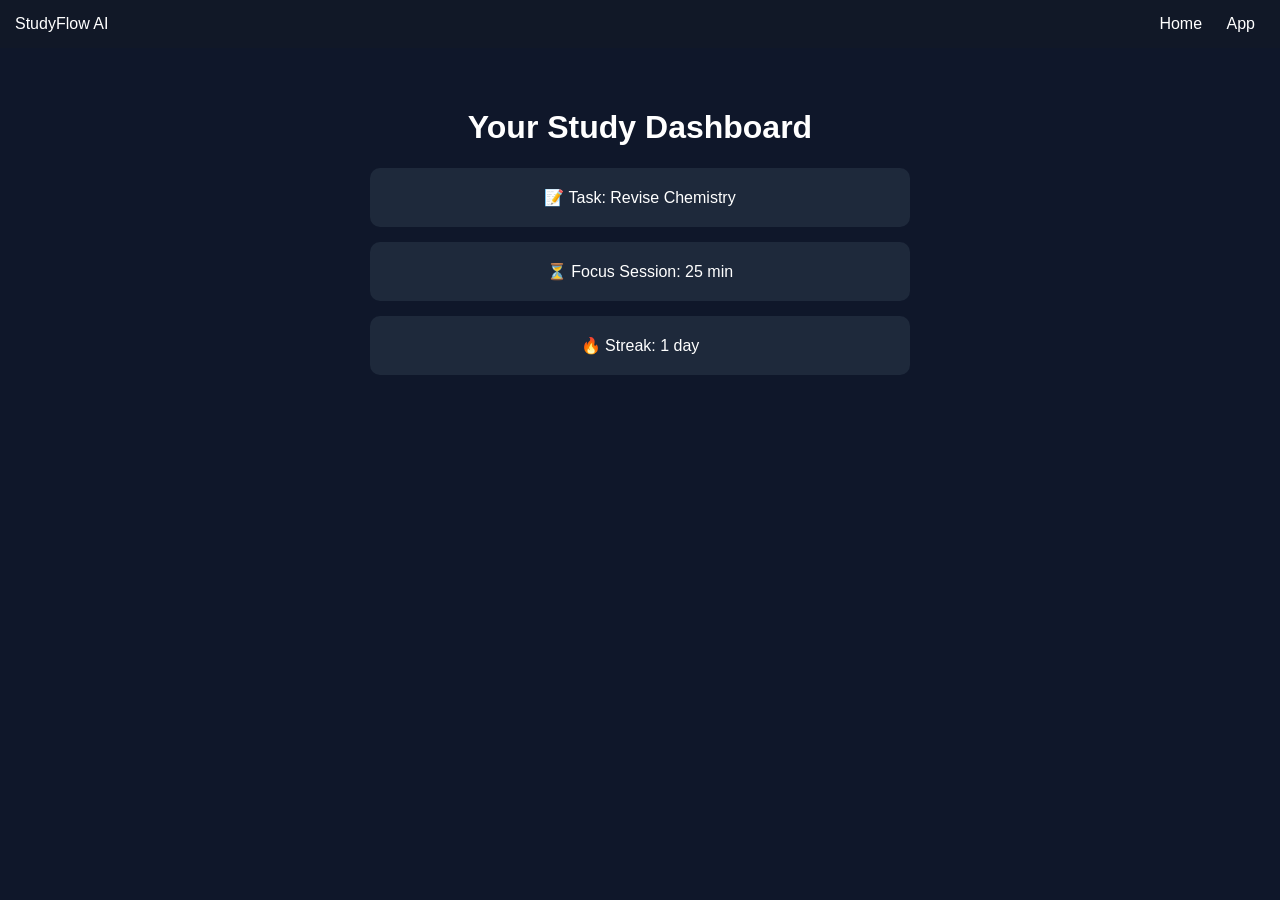
==== app.html @ 49d0034d "Create app.html" ====
<!DOCTYPE html>
<html>
<head>
  <title>StudyFlow App</title>
  <link rel="stylesheet" href="style.css">
</head>

<body>

<nav>
  <div>StudyFlow AI</div>
  <div>
    <a href="index.html">Home</a>
    <a href="app.html">App</a>
  </div>
</nav>

<div class="container">
  <h1>Your Study Dashboard</h1>

  <div class="card">📝 Task: Revise Chemistry</div>
  <div class="card">⏳ Focus Session: 25 min</div>
  <div class="card">🔥 Streak: 1 day</div>
</div>

</body>
</html>
---- style.css ----
body {
  margin: 0;
  font-family: Arial, sans-serif;
  background: #0f172a;
  color: white;
}

nav {
  padding: 15px;
  background: #111827;
  display: flex;
  justify-content: space-between;
  align-items: center;
}

nav a {
  color: white;
  text-decoration: none;
  margin: 0 10px;
}

.container {
  padding: 40px;
  text-align: center;
}

.card {
  background: #1e293b;
  padding: 20px;
  margin: 15px auto;
  max-width: 500px;
  border-radius: 10px;
}
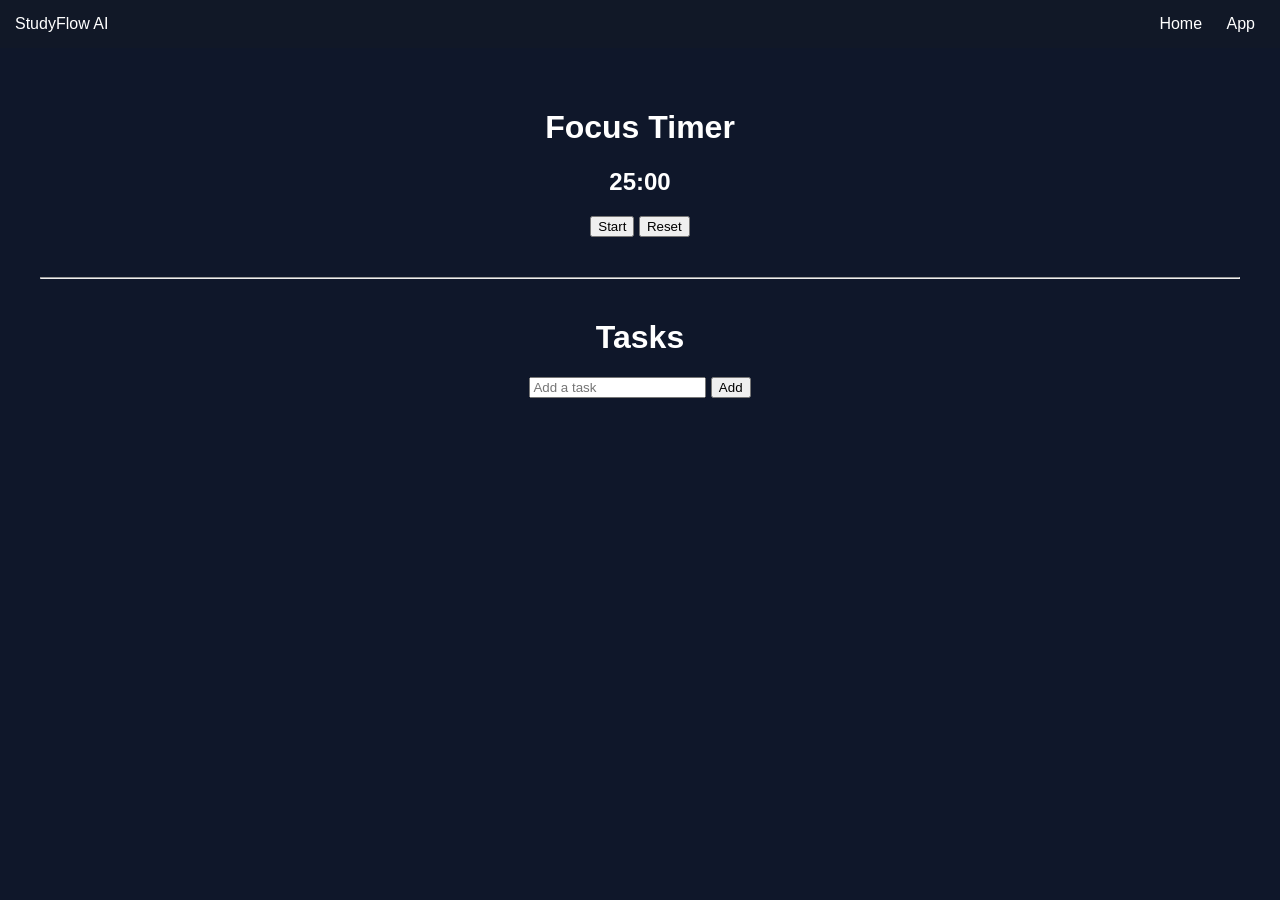
==== commit 03b26cc1: "Update app.html" ====
--- a/app.html
+++ b/app.html
@@ -16,12 +16,25 @@
 </nav>
 
 <div class="container">
-  <h1>Your Study Dashboard</h1>
 
-  <div class="card">📝 Task: Revise Chemistry</div>
-  <div class="card">⏳ Focus Session: 25 min</div>
-  <div class="card">🔥 Streak: 1 day</div>
+  <h1>Focus Timer</h1>
+  <h2 id="time">25:00</h2>
+
+  <button onclick="startTimer()">Start</button>
+  <button onclick="resetTimer()">Reset</button>
+
+  <hr style="margin:40px 0;">
+
+  <h1>Tasks</h1>
+
+  <input id="taskInput" placeholder="Add a task">
+  <button onclick="addTask()">Add</button>
+
+  <ul id="taskList"></ul>
+
 </div>
+
+<script src="script.js"></script>
 
 </body>
 </html>
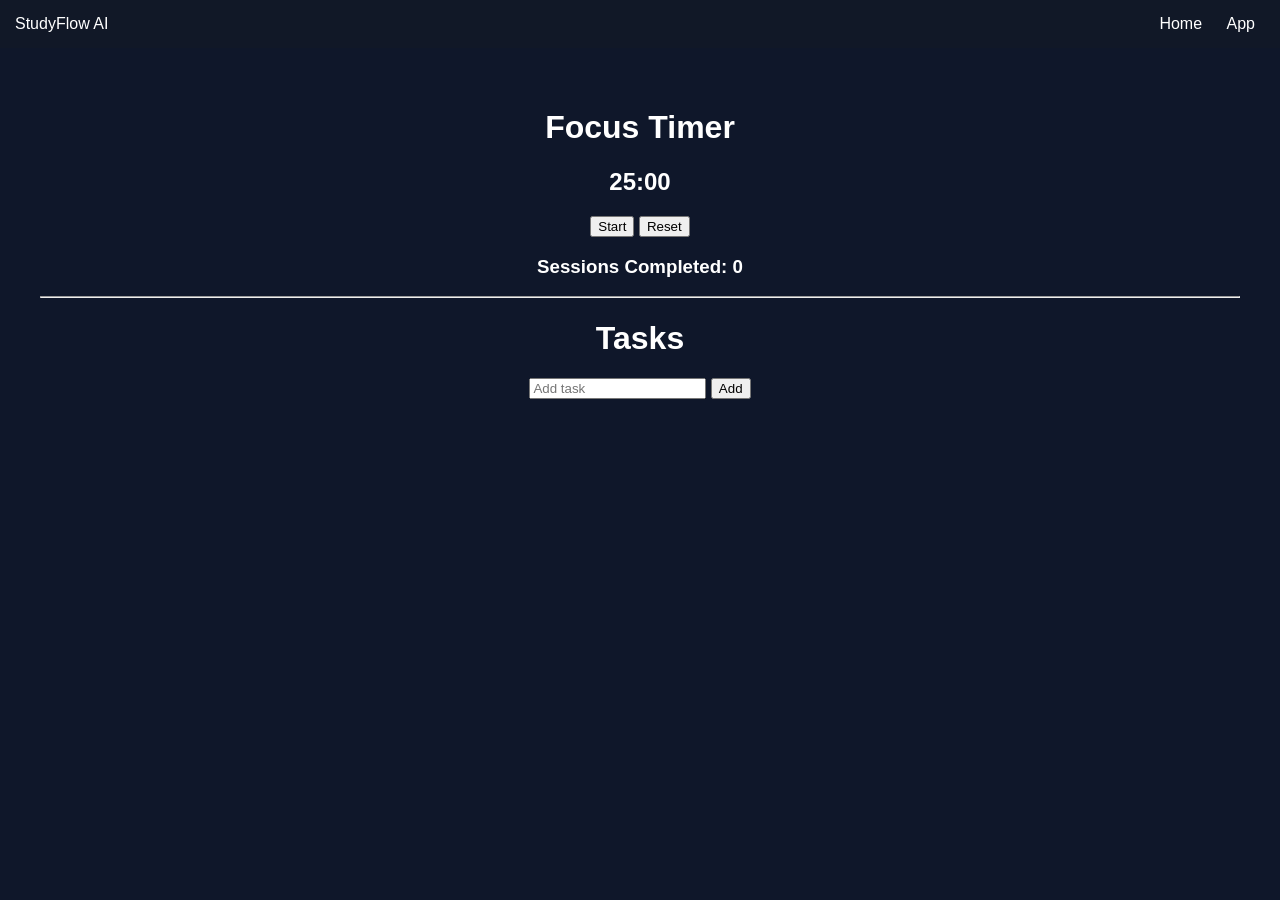
==== commit 35314d4e: "Update app.html" ====
--- a/app.html
+++ b/app.html
@@ -1,7 +1,7 @@
 <!DOCTYPE html>
 <html>
 <head>
-  <title>StudyFlow App</title>
+  <title>StudyFlow AI</title>
   <link rel="stylesheet" href="style.css">
 </head>
 
@@ -23,11 +23,13 @@
   <button onclick="startTimer()">Start</button>
   <button onclick="resetTimer()">Reset</button>
 
-  <hr style="margin:40px 0;">
+  <h3 id="stats">Sessions Completed: 0</h3>
+
+  <hr>
 
   <h1>Tasks</h1>
 
-  <input id="taskInput" placeholder="Add a task">
+  <input id="taskInput" placeholder="Add task">
   <button onclick="addTask()">Add</button>
 
   <ul id="taskList"></ul>
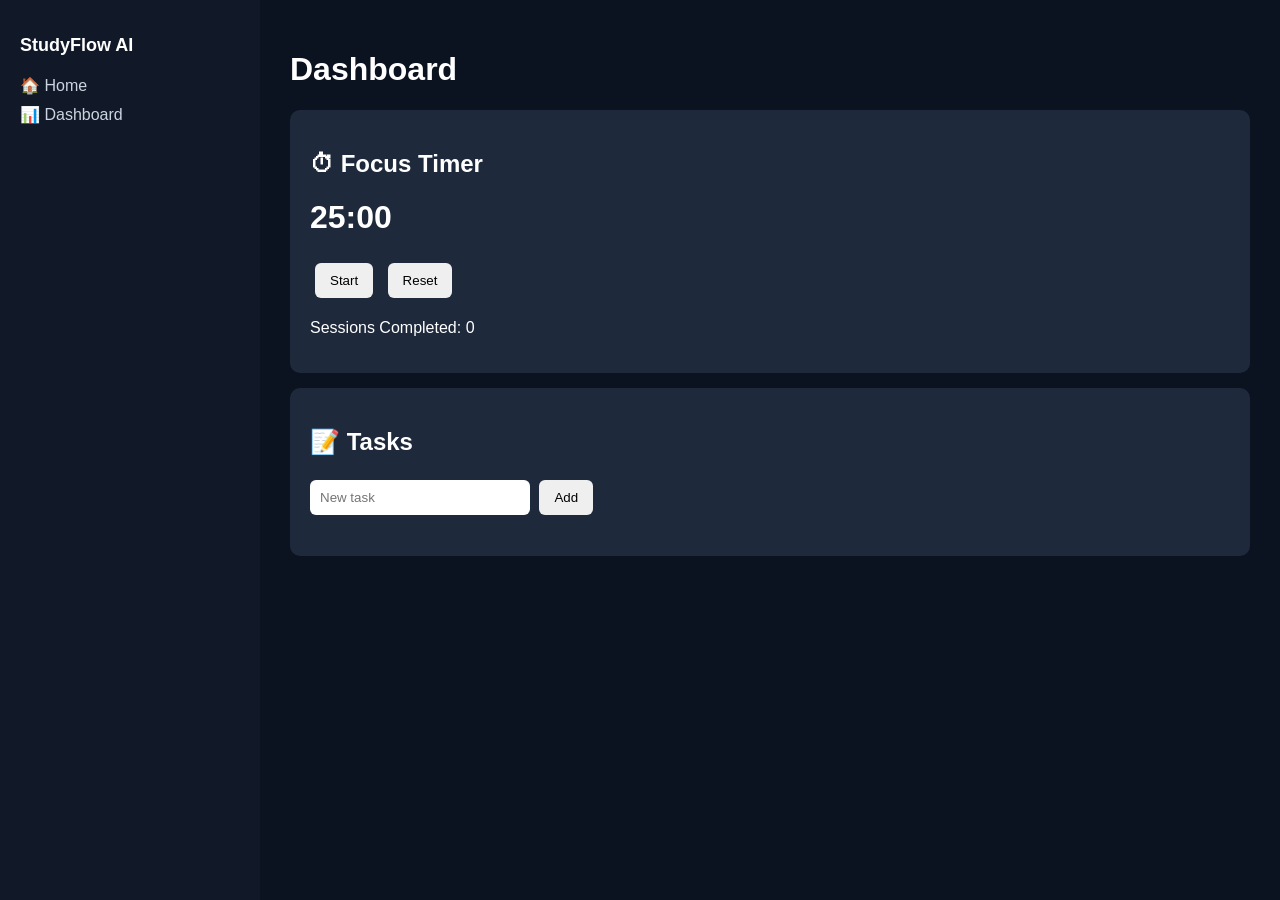
==== commit 88b3e2a1: "Update app.html M" ====
--- a/app.html
+++ b/app.html
@@ -7,32 +7,36 @@
 
 <body>
 
-<nav>
-  <div>StudyFlow AI</div>
-  <div>
-    <a href="index.html">Home</a>
-    <a href="app.html">App</a>
+<div class="layout">
+
+  <!-- Sidebar -->
+  <div class="sidebar">
+    <h2>StudyFlow AI</h2>
+    <a href="index.html">🏠 Home</a>
+    <a href="app.html">📊 Dashboard</a>
   </div>
-</nav>
 
-<div class="container">
+  <!-- Main -->
+  <div class="main">
 
-  <h1>Focus Timer</h1>
-  <h2 id="time">25:00</h2>
+    <h1>Dashboard</h1>
 
-  <button onclick="startTimer()">Start</button>
-  <button onclick="resetTimer()">Reset</button>
+    <div class="card">
+      <h2>⏱ Focus Timer</h2>
+      <h1 id="time">25:00</h1>
+      <button onclick="startTimer()">Start</button>
+      <button onclick="resetTimer()">Reset</button>
+      <p id="stats">Sessions Completed: 0</p>
+    </div>
 
-  <h3 id="stats">Sessions Completed: 0</h3>
+    <div class="card">
+      <h2>📝 Tasks</h2>
+      <input id="taskInput" placeholder="New task">
+      <button onclick="addTask()">Add</button>
+      <ul id="taskList"></ul>
+    </div>
 
-  <hr>
-
-  <h1>Tasks</h1>
-
-  <input id="taskInput" placeholder="Add task">
-  <button onclick="addTask()">Add</button>
-
-  <ul id="taskList"></ul>
+  </div>
 
 </div>
 
--- a/style.css
+++ b/style.css
@@ -1,33 +1,67 @@
 body {
   margin: 0;
   font-family: Arial, sans-serif;
-  background: #0f172a;
+  background: #0b1220;
   color: white;
 }
 
-nav {
-  padding: 15px;
-  background: #111827;
+.layout {
   display: flex;
-  justify-content: space-between;
-  align-items: center;
+  height: 100vh;
 }
 
-nav a {
-  color: white;
-  text-decoration: none;
-  margin: 0 10px;
+/* Sidebar */
+.sidebar {
+  width: 220px;
+  background: #111827;
+  padding: 20px;
 }
 
-.container {
-  padding: 40px;
-  text-align: center;
+.sidebar h2 {
+  font-size: 18px;
+  margin-bottom: 20px;
+}
+
+.sidebar a {
+  display: block;
+  color: #cbd5e1;
+  text-decoration: none;
+  margin: 10px 0;
+}
+
+.sidebar a:hover {
+  color: white;
+}
+
+/* Main area */
+.main {
+  flex: 1;
+  padding: 30px;
 }
 
 .card {
   background: #1e293b;
   padding: 20px;
-  margin: 15px auto;
-  max-width: 500px;
+  margin: 15px 0;
   border-radius: 10px;
 }
+
+button {
+  padding: 10px 15px;
+  margin: 5px;
+  border: none;
+  border-radius: 6px;
+  cursor: pointer;
+}
+
+input {
+  padding: 10px;
+  border-radius: 6px;
+  border: none;
+  width: 200px;
+}
+
+ul li {
+  margin: 8px 0;
+  cursor: pointer;
+}
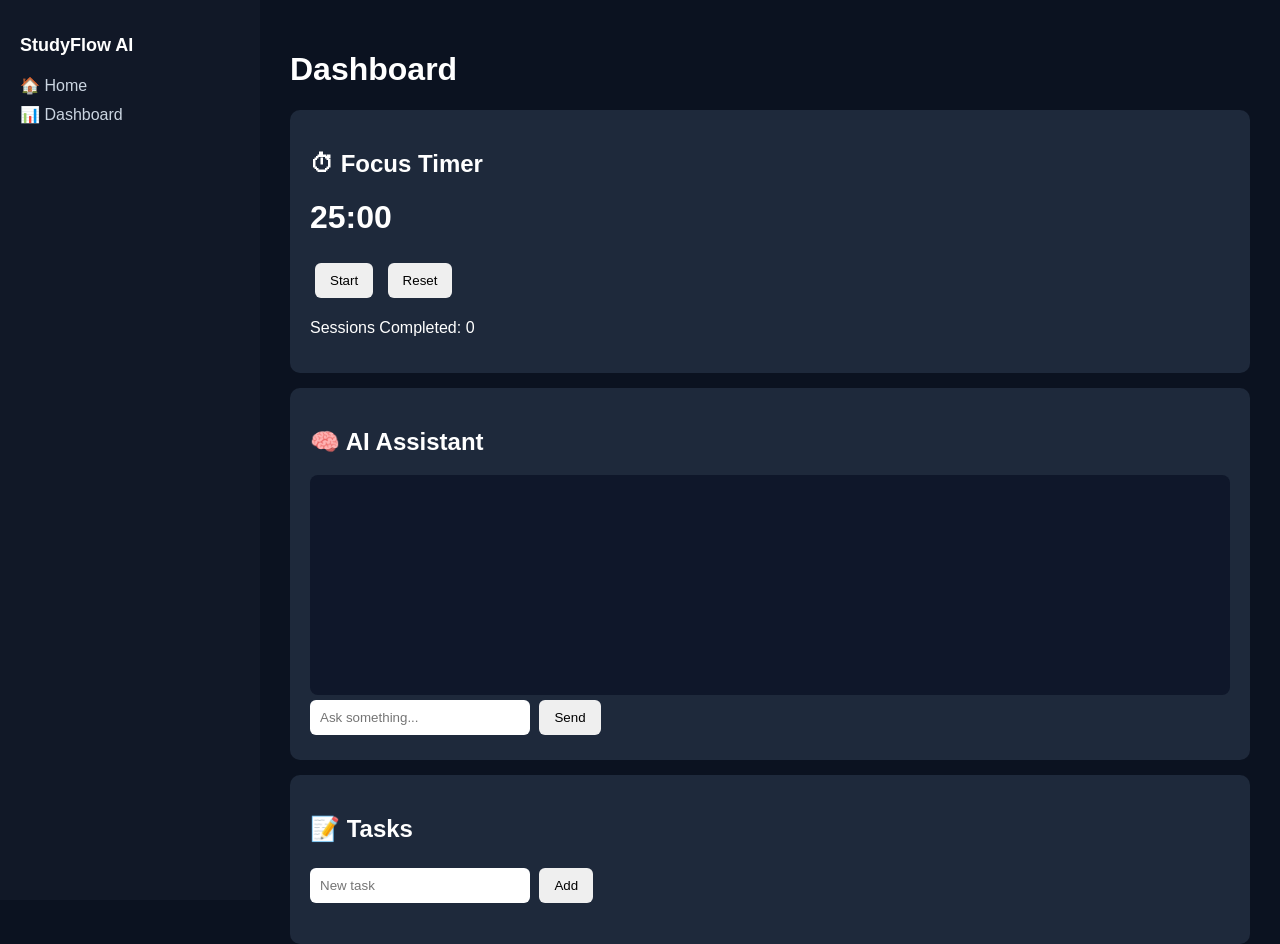
==== commit d68f0ef0: "Update app.html" ====
--- a/app.html
+++ b/app.html
@@ -28,6 +28,14 @@
       <button onclick="resetTimer()">Reset</button>
       <p id="stats">Sessions Completed: 0</p>
     </div>
+    <div class="card">
+  <h2>🧠 AI Assistant</h2>
+
+  <div id="chatBox" style="height:200px; overflow:auto; background:#0f172a; padding:10px; border-radius:8px;"></div>
+
+  <input id="chatInput" placeholder="Ask something..." />
+  <button onclick="sendMessage()">Send</button>
+</div>
 
     <div class="card">
       <h2>📝 Tasks</h2>
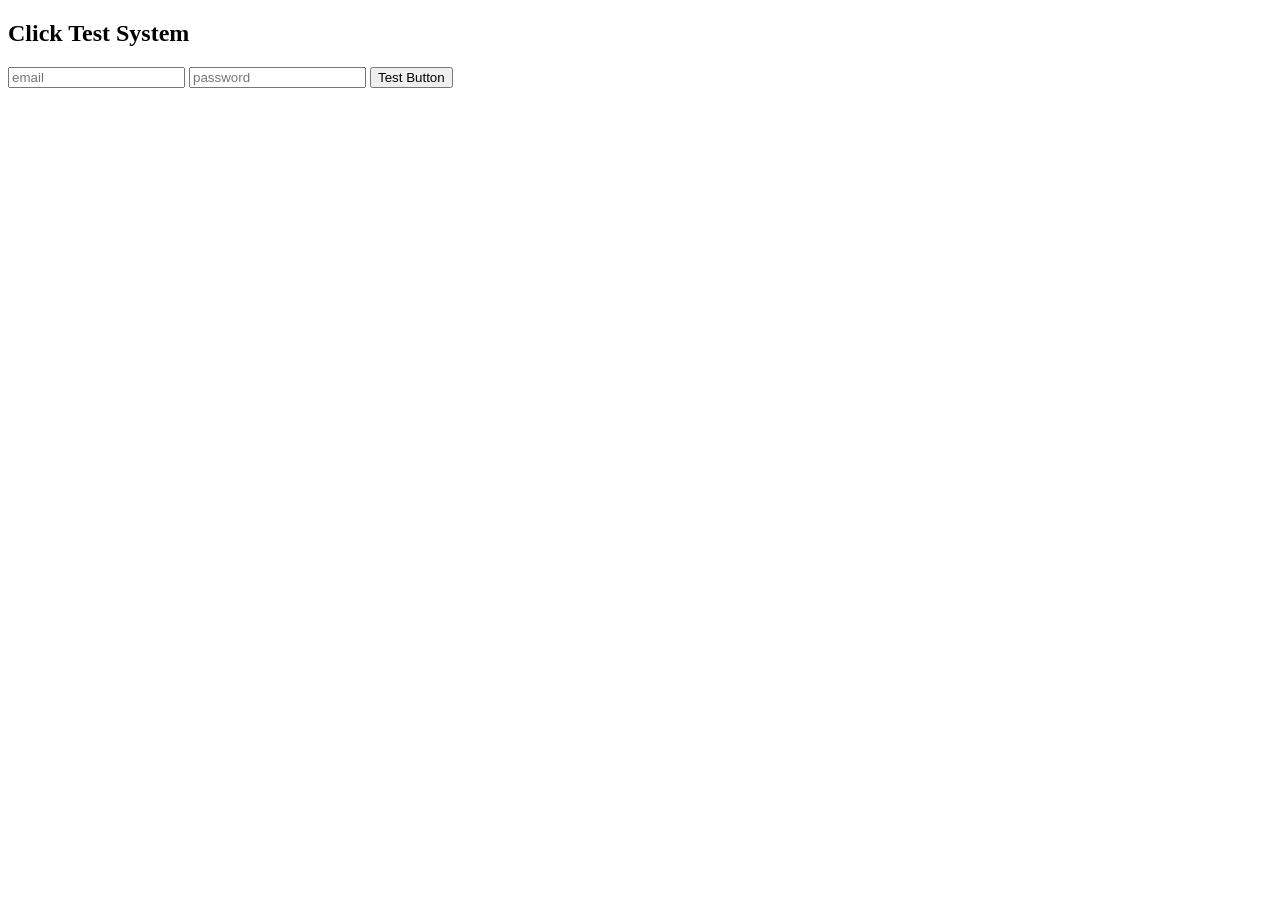
==== commit 23273c25: "Update app.html" ====
--- a/app.html
+++ b/app.html
@@ -1,54 +1,26 @@
 <!DOCTYPE html>
 <html>
 <head>
-  <title>StudyFlow AI</title>
-  <link rel="stylesheet" href="style.css">
+  <title>Test App</title>
 </head>
 
 <body>
 
-<div class="layout">
+<h2>Click Test System</h2>
 
-  <!-- Sidebar -->
-  <div class="sidebar">
-    <h2>StudyFlow AI</h2>
-    <a href="index.html">🏠 Home</a>
-    <a href="app.html">📊 Dashboard</a>
-  </div>
+<input id="email" placeholder="email">
+<input id="password" placeholder="password">
 
-  <!-- Main -->
-  <div class="main">
+<button onclick="testClick()">Test Button</button>
 
-    <h1>Dashboard</h1>
+<p id="status"></p>
 
-    <div class="card">
-      <h2>⏱ Focus Timer</h2>
-      <h1 id="time">25:00</h1>
-      <button onclick="startTimer()">Start</button>
-      <button onclick="resetTimer()">Reset</button>
-      <p id="stats">Sessions Completed: 0</p>
-    </div>
-    <div class="card">
-  <h2>🧠 AI Assistant</h2>
-
-  <div id="chatBox" style="height:200px; overflow:auto; background:#0f172a; padding:10px; border-radius:8px;"></div>
-
-  <input id="chatInput" placeholder="Ask something..." />
-  <button onclick="sendMessage()">Send</button>
-</div>
-
-    <div class="card">
-      <h2>📝 Tasks</h2>
-      <input id="taskInput" placeholder="New task">
-      <button onclick="addTask()">Add</button>
-      <ul id="taskList"></ul>
-    </div>
-
-  </div>
-
-</div>
-
-<script src="script.js"></script>
+<script>
+function testClick() {
+  alert("BUTTON WORKS - JS IS RUNNING");
+  document.getElementById("status").innerText = "JS working fine";
+}
+</script>
 
 </body>
 </html>
